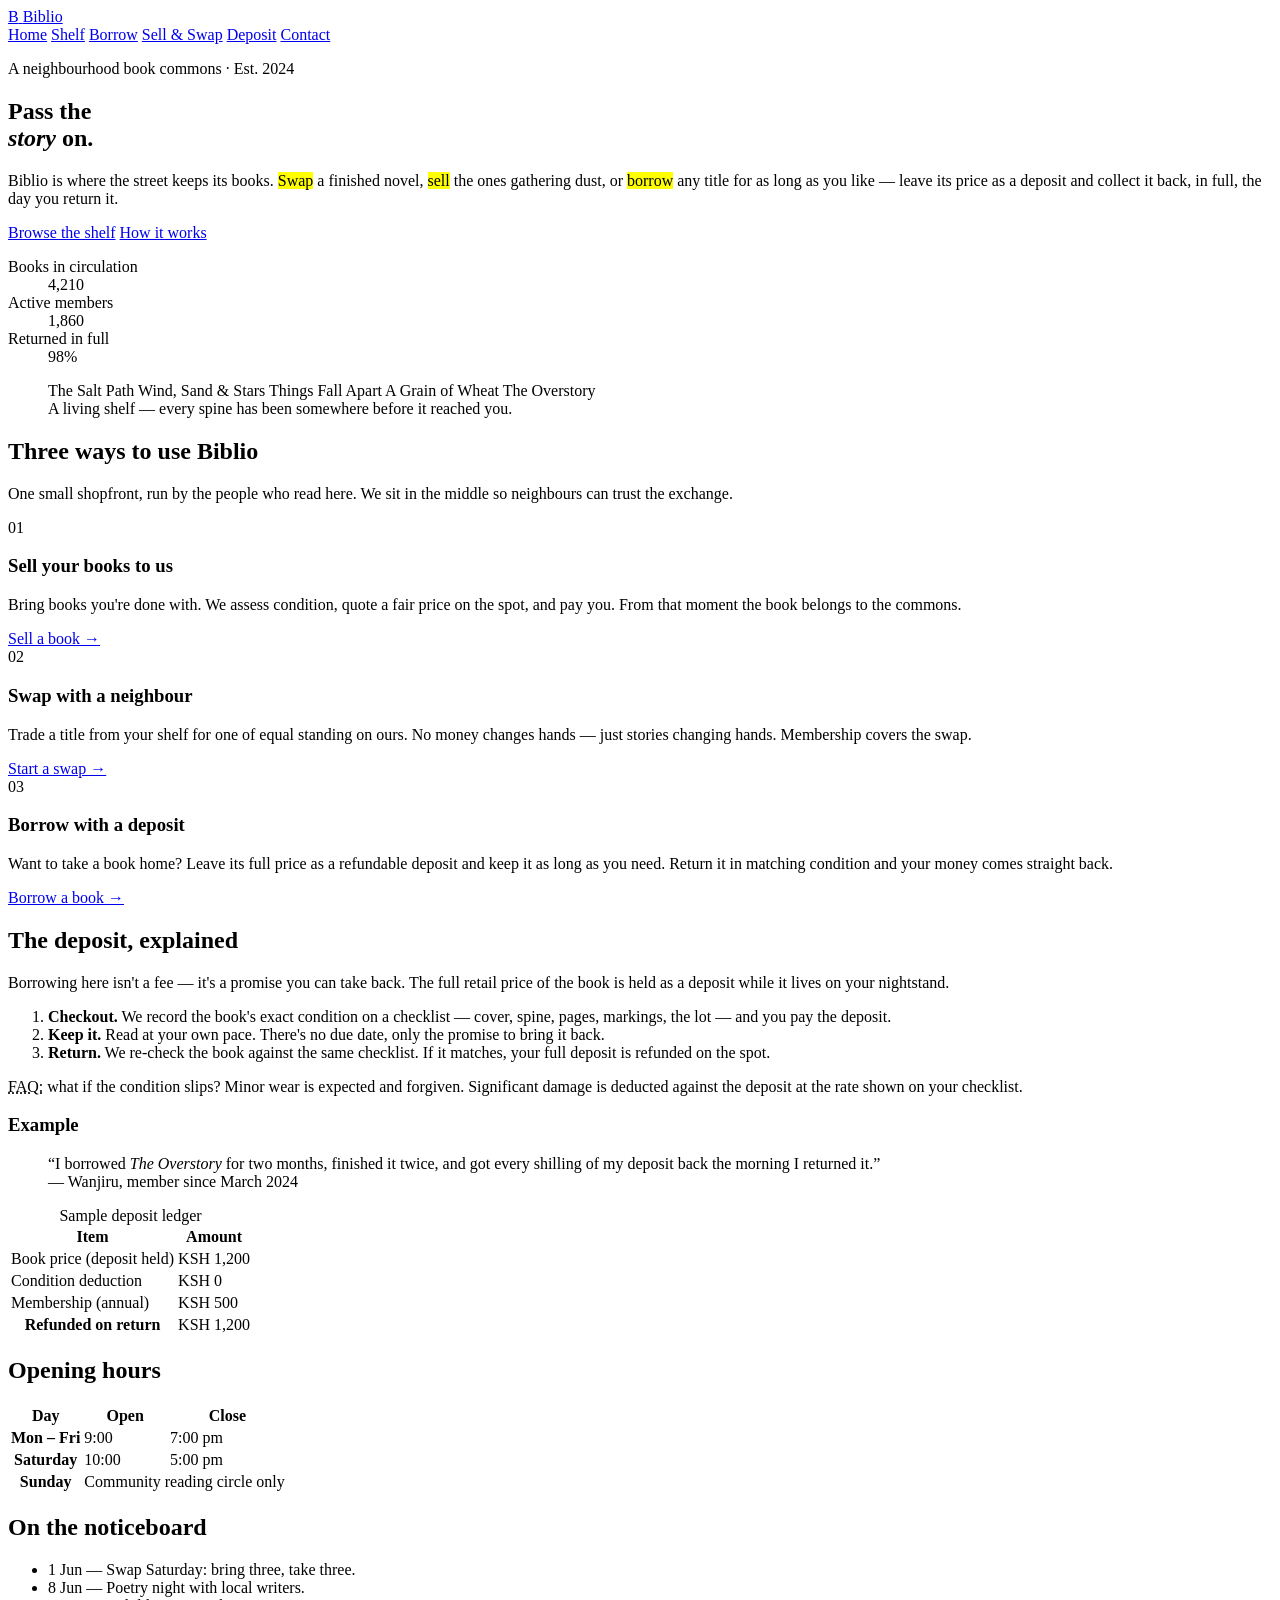
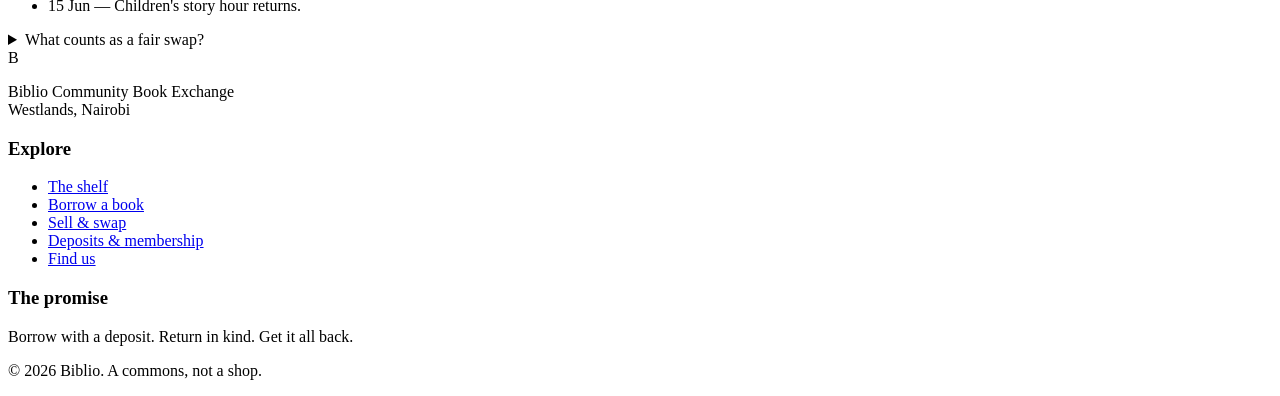
==== index.html @ df362818 "Biblio community book exchange — HTML pages" ====
<!DOCTYPE html>
<html lang="en">
<head>
  <meta charset="UTF-8">
  <meta name="viewport" content="width=device-width, initial-scale=1.0">
  <meta name="description" content="Biblio — a community book exchange where neighbours share, swap, sell and borrow books with a refundable deposit.">
  <meta name="author" content="Biblio Community Library">
  <title>Biblio · Community Book Exchange</title>
  <link rel="stylesheet" href="css/style.css">
</head>
<body data-page="home">

  <!-- decorative liquid background layers -->
  <div class="liquid-bg" aria-hidden="true">
    <span class="blob blob--1"></span>
    <span class="blob blob--2"></span>
    <span class="blob blob--3"></span>
    <span class="grain"></span>
  </div>

  <header class="site-header glass">
    <a href="index.html" class="brand">
      <span class="brand-mark">B</span>
      <span class="brand-word">Biblio</span>
    </a>
    <nav class="site-nav" aria-label="Primary navigation">
      <a href="index.html" class="is-active">Home</a>
      <a href="listings.html">Shelf</a>
      <a href="borrow.html">Borrow</a>
      <a href="sell.html">Sell &amp; Swap</a>
      <a href="payment.html">Deposit</a>
      <a href="contact.html">Contact</a>
    </nav>
  </header>

  <main>

    <!-- HERO -->
    <section class="hero" id="top">
      <div class="hero-inner">
        <p class="eyebrow">A neighbourhood book commons · Est. <time datetime="2024">2024</time></p>
        <h1 class="hero-title">Pass the<br><em>story</em> on.</h1>
        <p class="hero-lede">
          Biblio is where the street keeps its books. <mark>Swap</mark> a finished novel,
          <mark>sell</mark> the ones gathering dust, or <mark>borrow</mark> any title for as long
          as you like — leave its price as a deposit and collect it back, in full, the day you return it.
        </p>
        <div class="hero-actions">
          <a href="listings.html" class="btn btn--solid">Browse the shelf</a>
          <a href="#how" class="btn btn--ghost">How it works</a>
        </div>
        <dl class="hero-stats">
          <div><dt>Books in circulation</dt><dd>4,210</dd></div>
          <div><dt>Active members</dt><dd>1,860</dd></div>
          <div><dt>Returned in full</dt><dd>98%</dd></div>
        </dl>
      </div>

      <figure class="hero-figure glass">
        <div class="book-spine-stack" aria-hidden="true">
          <span class="spine s1">The Salt Path</span>
          <span class="spine s2">Wind, Sand &amp; Stars</span>
          <span class="spine s3">Things Fall Apart</span>
          <span class="spine s4">A Grain of Wheat</span>
          <span class="spine s5">The Overstory</span>
        </div>
        <figcaption>A living shelf — every spine has been somewhere before it reached you.</figcaption>
      </figure>
    </section>

    <!-- HOW IT WORKS -->
    <section class="how glass-soft" id="how">
      <header class="section-head">
        <h2>Three ways to use Biblio</h2>
        <p>One small shopfront, run by the people who read here. We sit in the middle so neighbours can trust the exchange.</p>
      </header>

      <div class="how-grid">
        <article class="how-card glass">
          <span class="how-num">01</span>
          <h3>Sell your books to us</h3>
          <p>
            Bring books you're done with. We assess condition, quote a fair price on the spot,
            and pay you. From that moment the book belongs to the commons.
          </p>
          <a href="sell.html" class="link-arrow">Sell a book →</a>
        </article>

        <article class="how-card glass">
          <span class="how-num">02</span>
          <h3>Swap with a neighbour</h3>
          <p>
            Trade a title from your shelf for one of equal standing on ours. No money changes
            hands — just stories changing hands. Membership covers the swap.
          </p>
          <a href="sell.html#swap" class="link-arrow">Start a swap →</a>
        </article>

        <article class="how-card glass">
          <span class="how-num">03</span>
          <h3>Borrow with a deposit</h3>
          <p>
            Want to take a book home? Leave its full price as a refundable deposit and keep it as
            long as you need. Return it in matching condition and your money comes straight back.
          </p>
          <a href="borrow.html" class="link-arrow">Borrow a book →</a>
        </article>
      </div>
    </section>

    <!-- THE DEPOSIT PROMISE -->
    <section class="promise">
      <div class="promise-text">
        <h2>The deposit, explained</h2>
        <p>
          Borrowing here isn't a fee — it's a promise you can take back. The full retail price of
          the book is held as a deposit while it lives on your nightstand.
        </p>
        <ol class="promise-steps">
          <li><strong>Checkout.</strong> We record the book's exact condition on a checklist — cover, spine, pages, markings, the lot — and you pay the deposit.</li>
          <li><strong>Keep it.</strong> Read at your own pace. There's no due date, only the promise to bring it back.</li>
          <li><strong>Return.</strong> We re-check the book against the same checklist. If it matches, your full deposit is refunded on the spot.</li>
        </ol>
        <p class="promise-note">
          <abbr title="Frequently Asked Question">FAQ:</abbr> what if the condition slips? Minor wear is
          expected and forgiven. Significant damage is deducted against the deposit at the rate shown on your checklist.
        </p>
      </div>

      <aside class="promise-card glass" aria-label="Example deposit">
        <h3>Example</h3>
        <blockquote>
          “I borrowed <cite>The Overstory</cite> for two months, finished it twice, and got every
          shilling of my deposit back the morning I returned it.”
          <footer>— Wanjiru, member since <time datetime="2024-03">March 2024</time></footer>
        </blockquote>
        <table class="mini-table">
          <caption>Sample deposit ledger</caption>
          <thead>
            <tr><th scope="col">Item</th><th scope="col">Amount</th></tr>
          </thead>
          <tbody>
            <tr><td>Book price (deposit held)</td><td>KSH 1,200</td></tr>
            <tr><td>Condition deduction</td><td>KSH 0</td></tr>
            <tr><td>Membership (annual)</td><td>KSH 500</td></tr>
          </tbody>
          <tfoot>
            <tr><th scope="row">Refunded on return</th><td>KSH 1,200</td></tr>
          </tfoot>
        </table>
      </aside>
    </section>

    <!-- HOURS + NEWS -->
    <section class="info-row">
      <article class="glass info-card">
        <h2>Opening hours</h2>
        <table class="hours-table">
          <thead>
            <tr><th scope="col">Day</th><th scope="col">Open</th><th scope="col">Close</th></tr>
          </thead>
          <tbody>
            <tr><th scope="row">Mon – Fri</th><td><time datetime="09:00">9:00</time></td><td><time datetime="19:00">7:00 pm</time></td></tr>
            <tr><th scope="row">Saturday</th><td><time datetime="10:00">10:00</time></td><td><time datetime="17:00">5:00 pm</time></td></tr>
            <tr><th scope="row">Sunday</th><td colspan="2">Community reading circle only</td></tr>
          </tbody>
        </table>
      </article>

      <article class="glass info-card">
        <h2>On the noticeboard</h2>
        <ul class="news-list">
          <li><time datetime="2026-06-01">1 Jun</time> — Swap Saturday: bring three, take three.</li>
          <li><time datetime="2026-06-08">8 Jun</time> — Poetry night with local writers.</li>
          <li><time datetime="2026-06-15">15 Jun</time> — Children's story hour returns.</li>
        </ul>
        <details>
          <summary>What counts as a fair swap?</summary>
          <p>
            Books are grouped into bands by age and condition. Any book may be swapped for another
            in the same band. The desk will tell you a book's band when you bring it in.
          </p>
        </details>
      </article>
    </section>

  </main>

  <footer class="site-footer glass">
    <div class="footer-cols">
      <div>
        <span class="brand-mark small">B</span>
        <p>Biblio Community Book Exchange<br>Westlands, Nairobi</p>
      </div>
      <nav aria-label="Footer navigation">
        <h3>Explore</h3>
        <ul>
          <li><a href="listings.html">The shelf</a></li>
          <li><a href="borrow.html">Borrow a book</a></li>
          <li><a href="sell.html">Sell &amp; swap</a></li>
          <li><a href="payment.html">Deposits &amp; membership</a></li>
          <li><a href="contact.html">Find us</a></li>
        </ul>
      </nav>
      <div>
        <h3>The promise</h3>
        <p>Borrow with a deposit. Return in kind. Get it all back.</p>
      </div>
    </div>
    <p class="copyright">&copy; <time datetime="2026">2026</time> Biblio. A commons, not a shop.</p>
  </footer>

  <script src="js/main.js"></script>
</body>
</html>
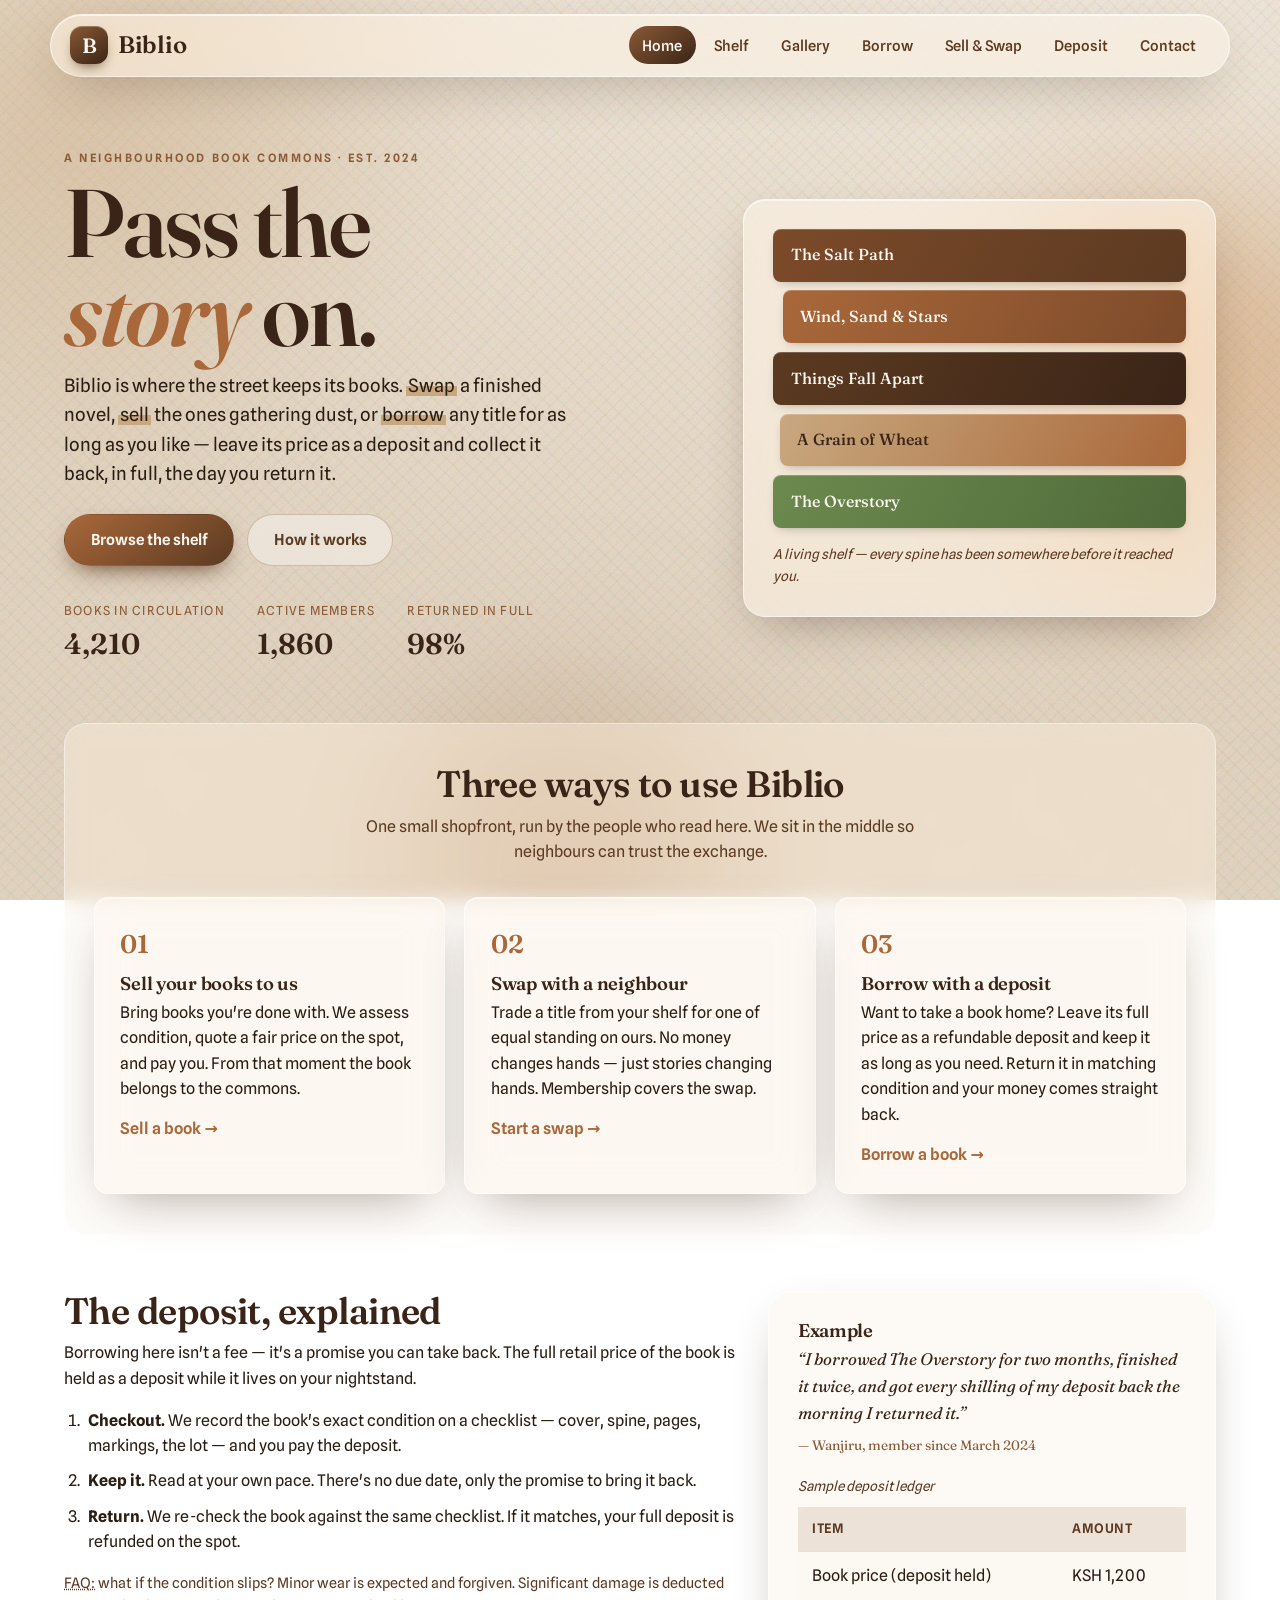
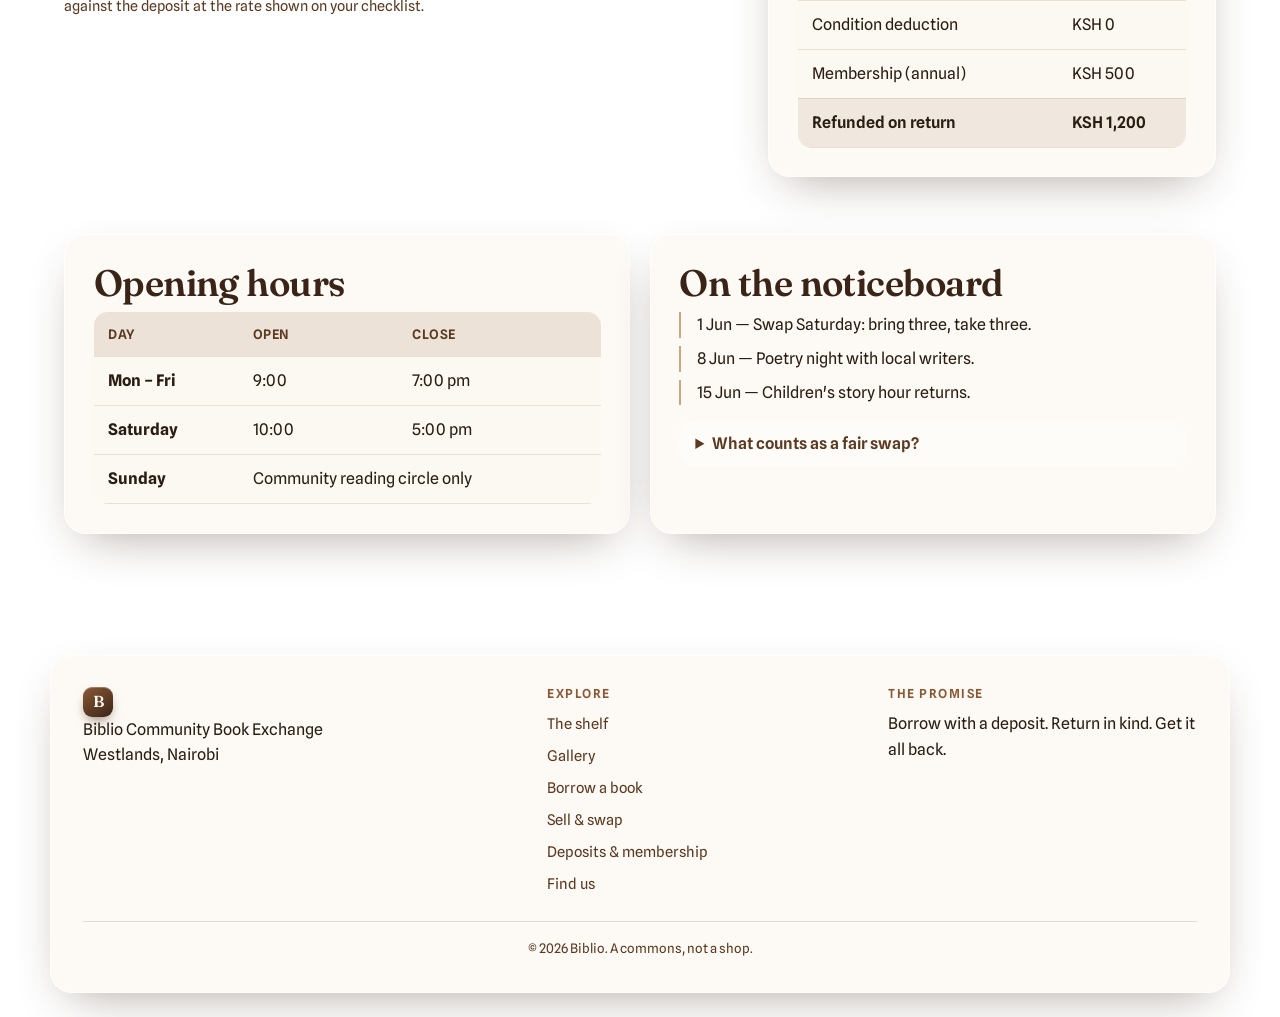
==== commit 7a7b425b: "Add CSS styling and gallery page with flip cards" ====
--- a/index.html
+++ b/index.html
@@ -26,6 +26,7 @@
     <nav class="site-nav" aria-label="Primary navigation">
       <a href="index.html" class="is-active">Home</a>
       <a href="listings.html">Shelf</a>
+      <a href="gallery.html">Gallery</a>
       <a href="borrow.html">Borrow</a>
       <a href="sell.html">Sell &amp; Swap</a>
       <a href="payment.html">Deposit</a>
@@ -196,6 +197,7 @@
         <h3>Explore</h3>
         <ul>
           <li><a href="listings.html">The shelf</a></li>
+          <li><a href="gallery.html">Gallery</a></li>
           <li><a href="borrow.html">Borrow a book</a></li>
           <li><a href="sell.html">Sell &amp; swap</a></li>
           <li><a href="payment.html">Deposits &amp; membership</a></li>
--- a/css/style.css
+++ b/css/style.css
@@ -0,0 +1,695 @@
+
+@import url('https://fonts.googleapis.com/css2?family=Fraunces:ital,opsz,wght@0,9..144,400;0,9..144,500;0,9..144,600;1,9..144,400;1,9..144,500&family=Spline+Sans:wght@400;500;600&display=swap');
+
+:root {
+  /* book-toned neutral palette */
+  --cream:        #f4ece0;
+  --cream-2:      #ece0cf;
+  --paper:        #fbf6ee;
+  --tan:          #c9a87f;
+  --brown:        #8a5a36;
+  --brown-deep:   #5c3a21;
+  --bark:         #3a2417;
+  --espresso:     #241509;
+  --ink:          #2a1d12;
+
+  --accent:       #a9683a;   /* warm leather */
+  --accent-soft:  #c98a52;
+  --good:         #6c8a4f;   /* sage for "intact" */
+  --good-deep:    #4f6a39;
+
+  /* glass tokens */
+  --glass-bg:     rgba(251, 246, 238, 0.55);
+  --glass-bg-2:   rgba(251, 246, 238, 0.38);
+  --glass-brd:    rgba(255, 255, 255, 0.55);
+  --glass-shadow: 0 18px 50px -20px rgba(58, 36, 23, 0.45);
+
+  --radius:       22px;
+  --radius-sm:    14px;
+
+  --font-display: 'Fraunces', Georgia, serif;
+  --font-body:    'Spline Sans', system-ui, sans-serif;
+
+  --maxw: 1180px;
+}
+
+/* ---------- reset ---------- */
+*, *::before, *::after { box-sizing: border-box; margin: 0; padding: 0; }
+
+html { scroll-behavior: smooth; }
+
+body {
+  font-family: var(--font-body);
+  color: var(--ink);
+  line-height: 1.6;
+  min-height: 100vh;
+  position: relative;
+  overflow-x: hidden;
+  background:
+    /* repeating subtle book/paper weave */
+    repeating-linear-gradient(135deg, rgba(138,90,54,0.035) 0 2px, transparent 2px 9px),
+    repeating-linear-gradient(45deg, rgba(92,58,33,0.03) 0 2px, transparent 2px 11px),
+    radial-gradient(120% 90% at 80% -10%, var(--cream) 0%, var(--cream-2) 45%, #e3d4bf 100%);
+  background-attachment: fixed;
+}
+
+/* ---------- liquid background ---------- */
+.liquid-bg {
+  position: fixed;
+  inset: 0;
+  z-index: -1;
+  overflow: hidden;
+  pointer-events: none;
+}
+.blob {
+  position: absolute;
+  border-radius: 50%;
+  filter: blur(60px);
+  opacity: 0.55;
+  mix-blend-mode: multiply;
+  animation: drift 26s ease-in-out infinite;
+}
+.blob--1 {
+  width: 46vw; height: 46vw;
+  left: -8vw; top: -6vw;
+  background: radial-gradient(circle at 30% 30%, var(--tan), transparent 70%);
+}
+.blob--2 {
+  width: 40vw; height: 40vw;
+  right: -10vw; top: 18vh;
+  background: radial-gradient(circle at 60% 40%, var(--accent-soft), transparent 70%);
+  animation-delay: -8s;
+}
+.blob--3 {
+  width: 38vw; height: 38vw;
+  left: 25vw; bottom: -16vw;
+  background: radial-gradient(circle at 50% 50%, var(--brown), transparent 72%);
+  opacity: 0.35;
+  animation-delay: -15s;
+}
+@keyframes drift {
+  0%, 100% { transform: translate(0,0) scale(1); }
+  33%      { transform: translate(4vw, 5vh) scale(1.08); }
+  66%      { transform: translate(-3vw, -4vh) scale(0.95); }
+}
+.grain {
+  position: absolute;
+  inset: 0;
+  opacity: 0.5;
+  background-image: url("data:image/svg+xml,%3Csvg xmlns='http://www.w3.org/2000/svg' width='160' height='160'%3E%3Cfilter id='n'%3E%3CfeTurbulence type='fractalNoise' baseFrequency='0.85' numOctaves='2' stitchTiles='stitch'/%3E%3C/filter%3E%3Crect width='100%25' height='100%25' filter='url(%23n)' opacity='0.4'/%3E%3C/svg%3E");
+  mix-blend-mode: overlay;
+}
+
+/* ---------- glass utilities ---------- */
+.glass {
+  background: var(--glass-bg);
+  backdrop-filter: blur(18px) saturate(160%);
+  -webkit-backdrop-filter: blur(18px) saturate(160%);
+  border: 1px solid var(--glass-brd);
+  box-shadow: var(--glass-shadow),
+              inset 0 1px 0 rgba(255,255,255,0.6);
+}
+.glass-soft {
+  background: var(--glass-bg-2);
+  backdrop-filter: blur(10px) saturate(140%);
+  -webkit-backdrop-filter: blur(10px) saturate(140%);
+  border: 1px solid rgba(255,255,255,0.4);
+}
+
+/* ---------- header / nav ---------- */
+.site-header {
+  position: sticky;
+  top: 14px;
+  z-index: 50;
+  margin: 14px auto 0;
+  max-width: var(--maxw);
+  width: calc(100% - 28px);
+  display: flex;
+  align-items: center;
+  justify-content: space-between;
+  gap: 1rem;
+  padding: 0.7rem 1.2rem;
+  border-radius: 100px;
+}
+.brand {
+  display: flex;
+  align-items: center;
+  gap: 0.6rem;
+  text-decoration: none;
+  color: var(--bark);
+}
+.brand-mark {
+  display: grid;
+  place-items: center;
+  width: 38px; height: 38px;
+  border-radius: 12px;
+  background: linear-gradient(145deg, var(--brown), var(--bark));
+  color: var(--paper);
+  font-family: var(--font-display);
+  font-weight: 600;
+  font-size: 1.3rem;
+  box-shadow: inset 0 1px 0 rgba(255,255,255,0.25), 0 6px 14px -6px var(--brown-deep);
+}
+.brand-mark.small { width: 30px; height: 30px; font-size: 1rem; border-radius: 9px; }
+.brand-word {
+  font-family: var(--font-display);
+  font-size: 1.5rem;
+  font-weight: 600;
+  letter-spacing: -0.01em;
+}
+.site-nav { display: flex; gap: 0.3rem; flex-wrap: wrap; }
+.site-nav a {
+  text-decoration: none;
+  color: var(--brown-deep);
+  font-weight: 500;
+  font-size: 0.92rem;
+  padding: 0.45rem 0.85rem;
+  border-radius: 100px;
+  transition: background 0.25s, color 0.25s;
+}
+.site-nav a:hover { background: rgba(138,90,54,0.12); }
+.site-nav a.is-active {
+  background: linear-gradient(145deg, var(--brown), var(--bark));
+  color: var(--paper);
+}
+
+/* ---------- layout shell ---------- */
+main {
+  max-width: var(--maxw);
+  margin: 0 auto;
+  padding: 2.5rem 14px 4rem;
+}
+section { margin-bottom: 3.5rem; }
+
+/* ---------- typography ---------- */
+h1, h2, h3 { font-family: var(--font-display); font-weight: 600; line-height: 1.08; color: var(--bark); letter-spacing: -0.015em; }
+h1 { font-size: clamp(2.4rem, 6vw, 4rem); }
+h2 { font-size: clamp(1.6rem, 3.4vw, 2.3rem); margin-bottom: 0.6rem; }
+h3 { font-size: 1.15rem; margin-bottom: 0.35rem; }
+p { margin-bottom: 0.9rem; }
+a { color: var(--accent); }
+em { font-style: italic; color: var(--accent); }
+mark { background: linear-gradient(transparent 55%, var(--tan) 55%); color: inherit; padding: 0 0.1em; }
+abbr { text-decoration: underline dotted; cursor: help; }
+.eyebrow {
+  text-transform: uppercase;
+  letter-spacing: 0.22em;
+  font-size: 0.72rem;
+  font-weight: 600;
+  color: var(--brown);
+  margin-bottom: 0.7rem;
+}
+.visually-strong { font-size: 0.95rem; }
+.muted { color: var(--brown-deep); opacity: 0.8; }
+.small { font-size: 0.85rem; }
+
+/* ---------- buttons ---------- */
+.btn {
+  display: inline-block;
+  text-decoration: none;
+  font-weight: 600;
+  font-size: 0.95rem;
+  padding: 0.8rem 1.6rem;
+  border-radius: 100px;
+  border: 1px solid transparent;
+  cursor: pointer;
+  transition: transform 0.2s, box-shadow 0.2s, background 0.2s;
+  font-family: var(--font-body);
+}
+.btn--solid {
+  background: linear-gradient(145deg, var(--accent), var(--brown-deep));
+  color: var(--paper);
+  box-shadow: 0 10px 24px -10px var(--brown-deep);
+}
+.btn--solid:hover { transform: translateY(-2px); box-shadow: 0 16px 30px -12px var(--brown-deep); }
+.btn--ghost {
+  background: rgba(255,255,255,0.4);
+  color: var(--brown-deep);
+  border-color: rgba(138,90,54,0.3);
+  backdrop-filter: blur(8px);
+}
+.btn--ghost:hover { background: rgba(255,255,255,0.65); transform: translateY(-2px); }
+
+/* ---------- hero ---------- */
+.hero {
+  display: grid;
+  grid-template-columns: 1.15fr 0.85fr;
+  gap: 2.5rem;
+  align-items: center;
+  margin-top: 2rem;
+}
+.hero-title {
+  font-size: clamp(3rem, 9vw, 6rem);
+  line-height: 0.92;
+  margin: 0.4rem 0 1rem;
+}
+.hero-lede { font-size: 1.15rem; max-width: 46ch; margin-bottom: 1.6rem; }
+.hero-actions { display: flex; gap: 0.8rem; flex-wrap: wrap; margin-bottom: 2.2rem; }
+.hero-stats {
+  display: flex;
+  gap: 2rem;
+  flex-wrap: wrap;
+}
+.hero-stats dt { font-size: 0.78rem; text-transform: uppercase; letter-spacing: 0.1em; color: var(--brown); }
+.hero-stats dd { font-family: var(--font-display); font-size: 1.8rem; font-weight: 600; color: var(--bark); }
+
+/* hero figure - book spine stack */
+.hero-figure {
+  border-radius: var(--radius);
+  padding: 1.8rem;
+  display: flex;
+  flex-direction: column;
+  gap: 1rem;
+}
+.book-spine-stack { display: flex; flex-direction: column; gap: 0.55rem; }
+.spine {
+  display: block;
+  padding: 0.85rem 1.1rem;
+  border-radius: 8px;
+  font-family: var(--font-display);
+  font-weight: 500;
+  color: var(--paper);
+  box-shadow: inset 0 1px 0 rgba(255,255,255,0.2), 0 4px 12px -6px rgba(0,0,0,0.4);
+  transform-origin: left center;
+  transition: transform 0.3s;
+}
+.spine:hover { transform: translateX(8px) scale(1.02); }
+.s1 { background: linear-gradient(120deg, #7c4a2a, #5c3a21); }
+.s2 { background: linear-gradient(120deg, #a9683a, #7c4a2a); margin-left: 0.6rem; }
+.s3 { background: linear-gradient(120deg, #5c3a21, #3a2417); }
+.s4 { background: linear-gradient(120deg, #c9a87f, #a9683a); margin-left: 0.4rem; color: var(--bark); }
+.s5 { background: linear-gradient(120deg, #6c8a4f, #4f6a39); }
+.hero-figure figcaption { font-size: 0.85rem; color: var(--brown-deep); font-style: italic; }
+
+/* ---------- section heads ---------- */
+.section-head { text-align: center; max-width: 60ch; margin: 0 auto 2rem; }
+.section-head p { color: var(--brown-deep); }
+
+/* ---------- how it works ---------- */
+.how { padding: 2.5rem 1.8rem; border-radius: var(--radius); }
+.how-grid, .swap-grid { display: grid; grid-template-columns: repeat(3, 1fr); gap: 1.2rem; }
+.how-card {
+  padding: 1.6rem;
+  border-radius: var(--radius-sm);
+  position: relative;
+  transition: transform 0.25s;
+}
+.how-card:hover { transform: translateY(-4px); }
+.how-num {
+  font-family: var(--font-display);
+  font-size: 1.6rem;
+  color: var(--accent);
+  font-weight: 600;
+  display: block;
+  margin-bottom: 0.6rem;
+}
+.link-arrow { font-weight: 600; text-decoration: none; }
+.link-arrow:hover { text-decoration: underline; }
+
+/* ---------- promise ---------- */
+.promise { display: grid; grid-template-columns: 1.2fr 0.8fr; gap: 2rem; align-items: start; }
+.promise-steps { margin: 1rem 0 1rem 1.2rem; display: flex; flex-direction: column; gap: 0.6rem; }
+.promise-steps li { padding-left: 0.3rem; }
+.promise-note { font-size: 0.9rem; color: var(--brown-deep); }
+.promise-card { padding: 1.8rem; border-radius: var(--radius); }
+.promise-card blockquote { font-family: var(--font-display); font-style: italic; font-size: 1.05rem; color: var(--bark); margin-bottom: 1.2rem; }
+.promise-card blockquote footer { font-size: 0.85rem; font-style: normal; color: var(--brown); margin-top: 0.5rem; }
+
+/* ---------- tables ---------- */
+.table-scroll { overflow-x: auto; border-radius: var(--radius-sm); }
+table { border-collapse: collapse; width: 100%; }
+caption { text-align: left; font-size: 0.85rem; color: var(--brown-deep); padding-bottom: 0.6rem; font-style: italic; }
+.book-table, .hours-table, .mini-table { background: rgba(251,246,238,0.5); border-radius: var(--radius-sm); overflow: hidden; }
+.book-table th, .book-table td,
+.hours-table th, .hours-table td,
+.mini-table th, .mini-table td {
+  padding: 0.7rem 0.9rem;
+  text-align: left;
+  border-bottom: 1px solid rgba(138,90,54,0.15);
+}
+thead th { background: rgba(138,90,54,0.14); font-family: var(--font-body); font-weight: 600; font-size: 0.82rem; text-transform: uppercase; letter-spacing: 0.04em; color: var(--brown-deep); }
+tbody tr { transition: background 0.2s; }
+tbody tr:hover { background: rgba(201,168,127,0.18); }
+tfoot th, tfoot td { font-weight: 600; background: rgba(138,90,54,0.1); }
+.table-link { font-weight: 600; text-decoration: none; padding: 0.3rem 0.8rem; border-radius: 100px; background: rgba(169,104,58,0.15); }
+.table-link:hover { background: var(--accent); color: var(--paper); }
+
+.dot { display: inline-block; width: 9px; height: 9px; border-radius: 50%; margin-right: 0.3rem; vertical-align: middle; }
+.dot--a { background: var(--good); }
+.dot--b { background: var(--accent-soft); }
+.dot--c { background: var(--brown); }
+
+/* ---------- info row ---------- */
+.info-row { display: grid; grid-template-columns: 1fr 1fr; gap: 1.2rem; }
+.info-card { padding: 1.8rem; border-radius: var(--radius); }
+.news-list { list-style: none; display: flex; flex-direction: column; gap: 0.5rem; margin-bottom: 1rem; }
+.news-list li { padding-left: 1rem; border-left: 2px solid var(--tan); }
+
+details { background: rgba(255,255,255,0.35); border-radius: var(--radius-sm); padding: 0.6rem 1rem; margin-top: 0.6rem; }
+summary { cursor: pointer; font-weight: 600; color: var(--brown-deep); }
+details[open] summary { margin-bottom: 0.5rem; }
+
+/* ---------- page head ---------- */
+.page-head { max-width: 64ch; margin-top: 1.5rem; }
+.page-lede { font-size: 1.1rem; color: var(--brown-deep); }
+
+/* ---------- condition key ---------- */
+.key-band { padding: 1.6rem 1.8rem; border-radius: var(--radius); }
+.condition-key { display: grid; grid-template-columns: repeat(3,1fr); gap: 1rem; margin-top: 0.8rem; }
+.condition-key dt { font-weight: 600; font-family: var(--font-display); margin-bottom: 0.2rem; }
+.condition-key dd { font-size: 0.9rem; color: var(--brown-deep); }
+
+/* ---------- catalogue ---------- */
+.catalogue h2 { margin-top: 2rem; }
+
+/* ---------- featured ---------- */
+.featured-card { display: grid; grid-template-columns: 200px 1fr; gap: 1.8rem; padding: 1.8rem; border-radius: var(--radius); align-items: center; }
+.featured-cover {
+  aspect-ratio: 3/4;
+  border-radius: 10px;
+  background: linear-gradient(145deg, var(--brown), var(--bark));
+  color: var(--paper);
+  display: flex;
+  flex-direction: column;
+  justify-content: space-between;
+  padding: 1.2rem;
+  box-shadow: 0 14px 30px -14px var(--brown-deep), inset 0 1px 0 rgba(255,255,255,0.2);
+}
+.cover-title { font-family: var(--font-display); font-size: 1.6rem; font-weight: 600; line-height: 1; }
+.cover-author { font-size: 0.85rem; opacity: 0.8; }
+
+/* ---------- faq ---------- */
+.faq { padding: 1.8rem; border-radius: var(--radius); }
+
+/* ---------- forms ---------- */
+.form-layout { display: grid; grid-template-columns: 1.4fr 0.85fr; gap: 1.5rem; align-items: start; }
+.form-layout.single { grid-template-columns: 1fr; max-width: 760px; }
+.form-card { padding: 2rem; border-radius: var(--radius); }
+.form-card h2 { margin-bottom: 1.2rem; }
+.field-grid { display: grid; grid-template-columns: 1fr 1fr; gap: 1rem; margin-bottom: 1.2rem; }
+.field { display: flex; flex-direction: column; gap: 0.35rem; margin-bottom: 0; }
+.field label { font-size: 0.85rem; font-weight: 600; color: var(--brown-deep); }
+input, select, textarea {
+  font-family: var(--font-body);
+  font-size: 0.95rem;
+  padding: 0.7rem 0.85rem;
+  border-radius: 12px;
+  border: 1px solid rgba(138,90,54,0.28);
+  background: rgba(255,255,255,0.6);
+  color: var(--ink);
+  transition: border 0.2s, box-shadow 0.2s, background 0.2s;
+  width: 100%;
+}
+input:focus, select:focus, textarea:focus {
+  outline: none;
+  border-color: var(--accent);
+  background: rgba(255,255,255,0.85);
+  box-shadow: 0 0 0 3px rgba(169,104,58,0.18);
+}
+textarea { resize: vertical; }
+
+fieldset { border: 1px solid rgba(138,90,54,0.22); border-radius: var(--radius-sm); padding: 1rem 1.1rem; margin-bottom: 1.2rem; }
+legend { font-family: var(--font-display); font-weight: 600; font-size: 1.05rem; color: var(--bark); padding: 0 0.4rem; }
+
+.radio-set { display: flex; flex-wrap: wrap; gap: 0.6rem; align-items: center; }
+.radio-set legend { width: 100%; margin-bottom: 0.6rem; }
+.radio-pill {
+  display: inline-flex;
+  align-items: center;
+  gap: 0.4rem;
+  padding: 0.5rem 0.9rem;
+  border-radius: 100px;
+  background: rgba(255,255,255,0.5);
+  border: 1px solid rgba(138,90,54,0.25);
+  font-size: 0.9rem;
+  cursor: pointer;
+  transition: background 0.2s, border 0.2s;
+}
+.radio-pill:hover { background: rgba(255,255,255,0.8); }
+.radio-pill input { width: auto; }
+
+/* checklist */
+.checklist-note { font-size: 0.88rem; color: var(--brown-deep); margin-bottom: 0.9rem; }
+.checklist-grid { display: grid; grid-template-columns: 1fr 1fr; gap: 0.5rem 1.2rem; margin-bottom: 1rem; }
+.checklist-head {
+  grid-column: 1 / -1;
+  font-size: 0.72rem;
+  text-transform: uppercase;
+  letter-spacing: 0.14em;
+  font-weight: 600;
+  color: var(--brown);
+  margin-top: 0.4rem;
+}
+.check-row {
+  display: flex;
+  align-items: center;
+  gap: 0.55rem;
+  padding: 0.5rem 0.7rem;
+  border-radius: 10px;
+  background: rgba(255,255,255,0.4);
+  font-size: 0.9rem;
+  cursor: pointer;
+  transition: background 0.2s;
+}
+.check-row:hover { background: rgba(255,255,255,0.7); }
+.check-row input { width: auto; accent-color: var(--good); }
+.check-inline label { display: flex; align-items: center; gap: 0.5rem; font-size: 0.9rem; cursor: pointer; }
+.check-inline input { width: auto; accent-color: var(--accent); }
+
+.form-actions { display: flex; gap: 0.8rem; margin-top: 0.5rem; }
+.form-result { margin-top: 1rem; font-weight: 600; color: var(--good-deep); min-height: 1.2em; }
+
+/* ---------- deposit summary aside ---------- */
+.deposit-summary { padding: 1.8rem; border-radius: var(--radius); position: sticky; top: 90px; }
+.summary-line { display: flex; justify-content: space-between; align-items: baseline; padding: 0.5rem 0; border-bottom: 1px dashed rgba(138,90,54,0.2); }
+.summary-line.muted { color: var(--brown-deep); }
+.summary-line strong { font-family: var(--font-display); font-size: 1.1rem; }
+.return-steps { margin: 0.6rem 0 0 1.1rem; display: flex; flex-direction: column; gap: 0.45rem; font-size: 0.92rem; }
+hr { border: none; border-top: 1px solid rgba(138,90,54,0.2); margin: 1.2rem 0; }
+
+.match-demo { margin: 1rem 0; }
+meter { width: 100%; height: 16px; margin: 0.4rem 0; border-radius: 100px; }
+meter::-webkit-meter-bar { background: rgba(138,90,54,0.15); border-radius: 100px; border: none; }
+meter::-webkit-meter-optimum-value { background: linear-gradient(90deg, var(--good), var(--good-deep)); border-radius: 100px; }
+meter::-webkit-meter-suboptimum-value { background: var(--accent-soft); border-radius: 100px; }
+.meter-read { font-size: 0.85rem; color: var(--brown-deep); }
+
+progress { width: 100%; height: 16px; border-radius: 100px; border: none; background: rgba(138,90,54,0.15); margin-top: 0.4rem; }
+progress::-webkit-progress-bar { background: rgba(138,90,54,0.15); border-radius: 100px; }
+progress::-webkit-progress-value { background: linear-gradient(90deg, var(--accent), var(--brown-deep)); border-radius: 100px; }
+progress::-moz-progress-bar { background: var(--accent); border-radius: 100px; }
+
+.aside-quote {
+  font-family: var(--font-display);
+  font-style: italic;
+  font-size: 0.95rem;
+  color: var(--bark);
+  margin-top: 1.2rem;
+  padding-left: 1rem;
+  border-left: 3px solid var(--tan);
+}
+
+/* ---------- progress band ---------- */
+.progress-band { padding: 1.6rem 1.8rem; border-radius: var(--radius); }
+
+/* ---------- swap band ---------- */
+.swap-band { padding: 2.5rem 1.8rem; border-radius: var(--radius); }
+
+/* ---------- contact ---------- */
+.contact-address { font-style: normal; line-height: 1.8; }
+.map-section h2 { margin-bottom: 1rem; }
+.map-frame { border-radius: var(--radius); overflow: hidden; padding: 0.5rem; }
+.map-frame iframe { width: 100%; height: 360px; border: none; border-radius: var(--radius-sm); display: block; }
+audio { width: 100%; margin-top: 0.5rem; }
+
+/* ---------- footer ---------- */
+.site-footer {
+  max-width: var(--maxw);
+  margin: 0 auto 1.5rem;
+  width: calc(100% - 28px);
+  padding: 2rem 2rem 1.2rem;
+  border-radius: var(--radius);
+}
+.footer-cols { display: grid; grid-template-columns: 1.4fr 1fr 1fr; gap: 2rem; margin-bottom: 1.5rem; }
+.footer-cols h3 { font-family: var(--font-body); text-transform: uppercase; font-size: 0.78rem; letter-spacing: 0.12em; color: var(--brown); margin-bottom: 0.7rem; }
+.footer-cols ul { list-style: none; display: flex; flex-direction: column; gap: 0.4rem; }
+.footer-cols a { text-decoration: none; color: var(--brown-deep); font-size: 0.92rem; }
+.footer-cols a:hover { color: var(--accent); text-decoration: underline; }
+.copyright { text-align: center; font-size: 0.82rem; color: var(--brown-deep); border-top: 1px solid rgba(138,90,54,0.2); padding-top: 1rem; }
+
+/* ---------- entrance animation ---------- */
+main > section { animation: rise 0.7s cubic-bezier(0.2,0.7,0.2,1) backwards; }
+main > section:nth-child(1) { animation-delay: 0.05s; }
+main > section:nth-child(2) { animation-delay: 0.13s; }
+main > section:nth-child(3) { animation-delay: 0.21s; }
+main > section:nth-child(4) { animation-delay: 0.29s; }
+.form-layout > * { animation: rise 0.7s cubic-bezier(0.2,0.7,0.2,1) backwards; }
+.form-layout > *:nth-child(2) { animation-delay: 0.12s; }
+@keyframes rise { from { opacity: 0; transform: translateY(22px); } to { opacity: 1; transform: translateY(0); } }
+
+.visually-strong { display: block; }
+
+/* ============================================================
+   GALLERY — CSS flip cards
+   ============================================================ */
+.gallery-grid {
+  display: grid;
+  grid-template-columns: repeat(3, 1fr);
+  gap: 1.4rem;
+  margin-top: 1.5rem;
+}
+
+/* the card sets the 3D stage */
+.flip-card {
+  perspective: 1200px;
+  aspect-ratio: 3 / 4;
+  border: none;
+  background: transparent;
+}
+
+/* the rotating inner element */
+.flip-inner {
+  position: relative;
+  width: 100%;
+  height: 100%;
+  transition: transform 0.7s cubic-bezier(0.2, 0.8, 0.2, 1);
+  transform-style: preserve-3d;
+  border-radius: var(--radius);
+  box-shadow: var(--glass-shadow);
+}
+
+/* flip on hover AND on keyboard focus (accessible) */
+.flip-card:hover .flip-inner,
+.flip-card:focus-within .flip-inner {
+  transform: rotateY(180deg);
+}
+
+/* shared face styling */
+.flip-front,
+.flip-back {
+  position: absolute;
+  inset: 0;
+  border-radius: var(--radius);
+  backface-visibility: hidden;
+  -webkit-backface-visibility: hidden;
+  overflow: hidden;
+  display: flex;
+  flex-direction: column;
+  border: 1px solid var(--glass-brd);
+}
+
+/* FRONT — the book cover + caption */
+.flip-front {
+  color: var(--paper);
+  justify-content: flex-end;
+  padding: 1.3rem;
+  box-shadow: inset 0 1px 0 rgba(255,255,255,0.2);
+}
+.flip-front .flip-caption {
+  position: relative;
+  z-index: 2;
+}
+.flip-front .flip-caption h3 {
+  color: var(--paper);
+  font-size: 1.35rem;
+  line-height: 1.1;
+  margin-bottom: 0.2rem;
+}
+.flip-front .flip-caption p {
+  margin: 0;
+  font-size: 0.85rem;
+  opacity: 0.85;
+}
+/* dark gradient so caption stays readable over any cover colour */
+.flip-front::after {
+  content: "";
+  position: absolute;
+  inset: 0;
+  background: linear-gradient(180deg, transparent 35%, rgba(36,21,9,0.85) 100%);
+  z-index: 1;
+}
+/* little corner hint that the card flips */
+.flip-front::before {
+  content: "↻ hover";
+  position: absolute;
+  top: 0.8rem;
+  right: 0.9rem;
+  z-index: 2;
+  font-size: 0.7rem;
+  letter-spacing: 0.08em;
+  text-transform: uppercase;
+  padding: 0.25rem 0.6rem;
+  border-radius: 100px;
+  background: rgba(251,246,238,0.25);
+  backdrop-filter: blur(4px);
+}
+
+/* per-card cover colours (neutral book tones) */
+.cover-a { background: linear-gradient(150deg, #7c4a2a, #3a2417); }
+.cover-b { background: linear-gradient(150deg, #a9683a, #5c3a21); }
+.cover-c { background: linear-gradient(150deg, #c9a87f, #8a5a36); }
+.cover-d { background: linear-gradient(150deg, #6c8a4f, #4f6a39); }
+.cover-e { background: linear-gradient(150deg, #5c3a21, #241509); }
+.cover-f { background: linear-gradient(150deg, #b08050, #7c4a2a); }
+
+/* decorative "spine line" on each cover */
+.flip-front .cover-spine {
+  position: absolute;
+  top: 0; bottom: 0;
+  left: 14px;
+  width: 3px;
+  background: rgba(255,255,255,0.25);
+  z-index: 2;
+}
+
+/* BACK — the details, revealed on flip */
+.flip-back {
+  transform: rotateY(180deg);
+  background: var(--glass-bg);
+  backdrop-filter: blur(18px) saturate(160%);
+  -webkit-backdrop-filter: blur(18px) saturate(160%);
+  color: var(--ink);
+  justify-content: center;
+  padding: 1.5rem;
+  text-align: left;
+}
+.flip-back h3 {
+  font-size: 1.15rem;
+  margin-bottom: 0.5rem;
+}
+.flip-back p { font-size: 0.9rem; margin-bottom: 0.7rem; }
+.flip-back dl { display: grid; grid-template-columns: auto 1fr; gap: 0.25rem 0.7rem; font-size: 0.85rem; }
+.flip-back dt { font-weight: 600; color: var(--brown); }
+.flip-back dd { color: var(--brown-deep); }
+.flip-back .flip-tag {
+  display: inline-block;
+  margin-top: 0.8rem;
+  align-self: flex-start;
+  font-size: 0.78rem;
+  font-weight: 600;
+  padding: 0.35rem 0.85rem;
+  border-radius: 100px;
+  background: rgba(169,104,58,0.15);
+  color: var(--brown-deep);
+}
+
+/* ---------- responsive ---------- */
+@media (max-width: 900px) {
+  .hero, .promise, .info-row, .form-layout { grid-template-columns: 1fr; }
+  .how-grid, .swap-grid, .condition-key { grid-template-columns: 1fr; }
+  .footer-cols { grid-template-columns: 1fr; }
+  .featured-card { grid-template-columns: 1fr; }
+  .featured-cover { max-width: 200px; }
+  .deposit-summary { position: static; }
+  .site-nav { display: none; }
+  .gallery-grid { grid-template-columns: repeat(2, 1fr); }
+}
+@media (max-width: 560px) {
+  .field-grid, .checklist-grid { grid-template-columns: 1fr; }
+  .site-header { border-radius: var(--radius); }
+  .gallery-grid { grid-template-columns: 1fr; }
+}
+
+@media (prefers-reduced-motion: reduce) {
+  *, *::before, *::after { animation: none !important; transition: none !important; }
+}
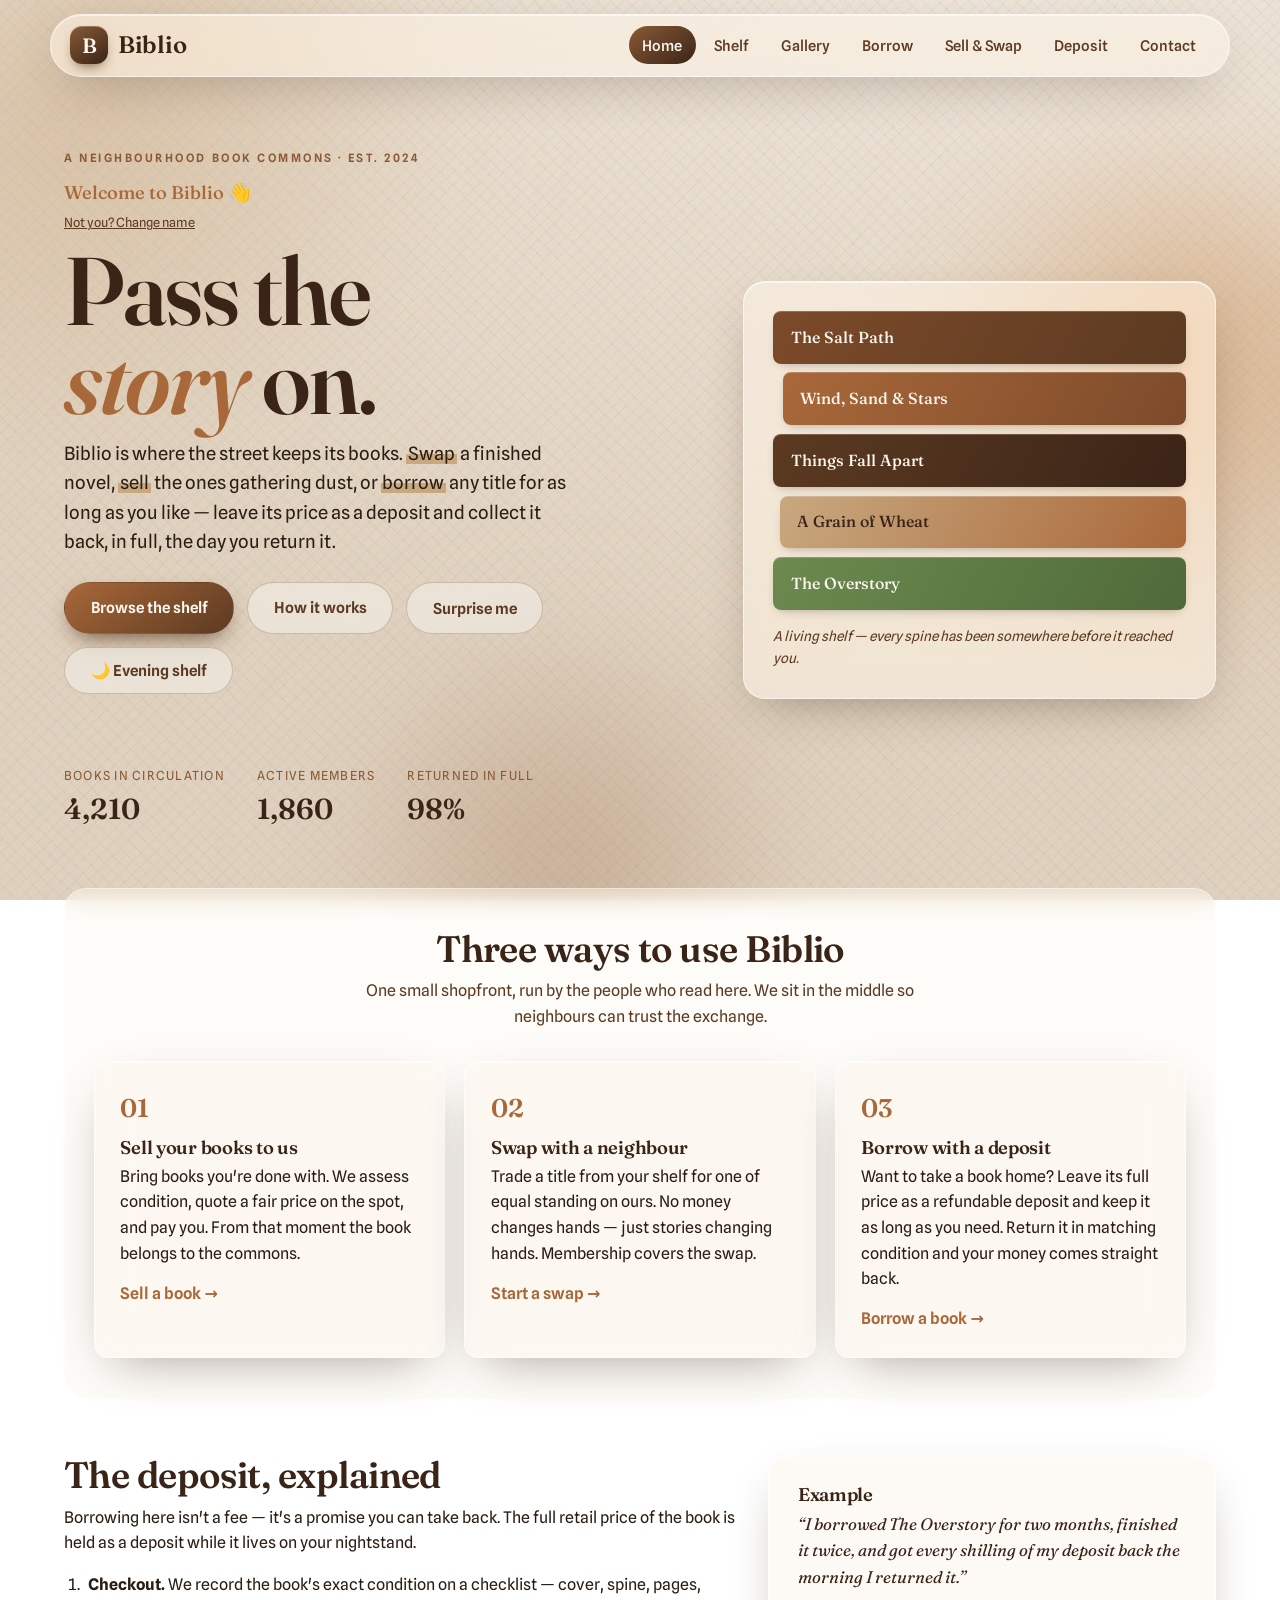
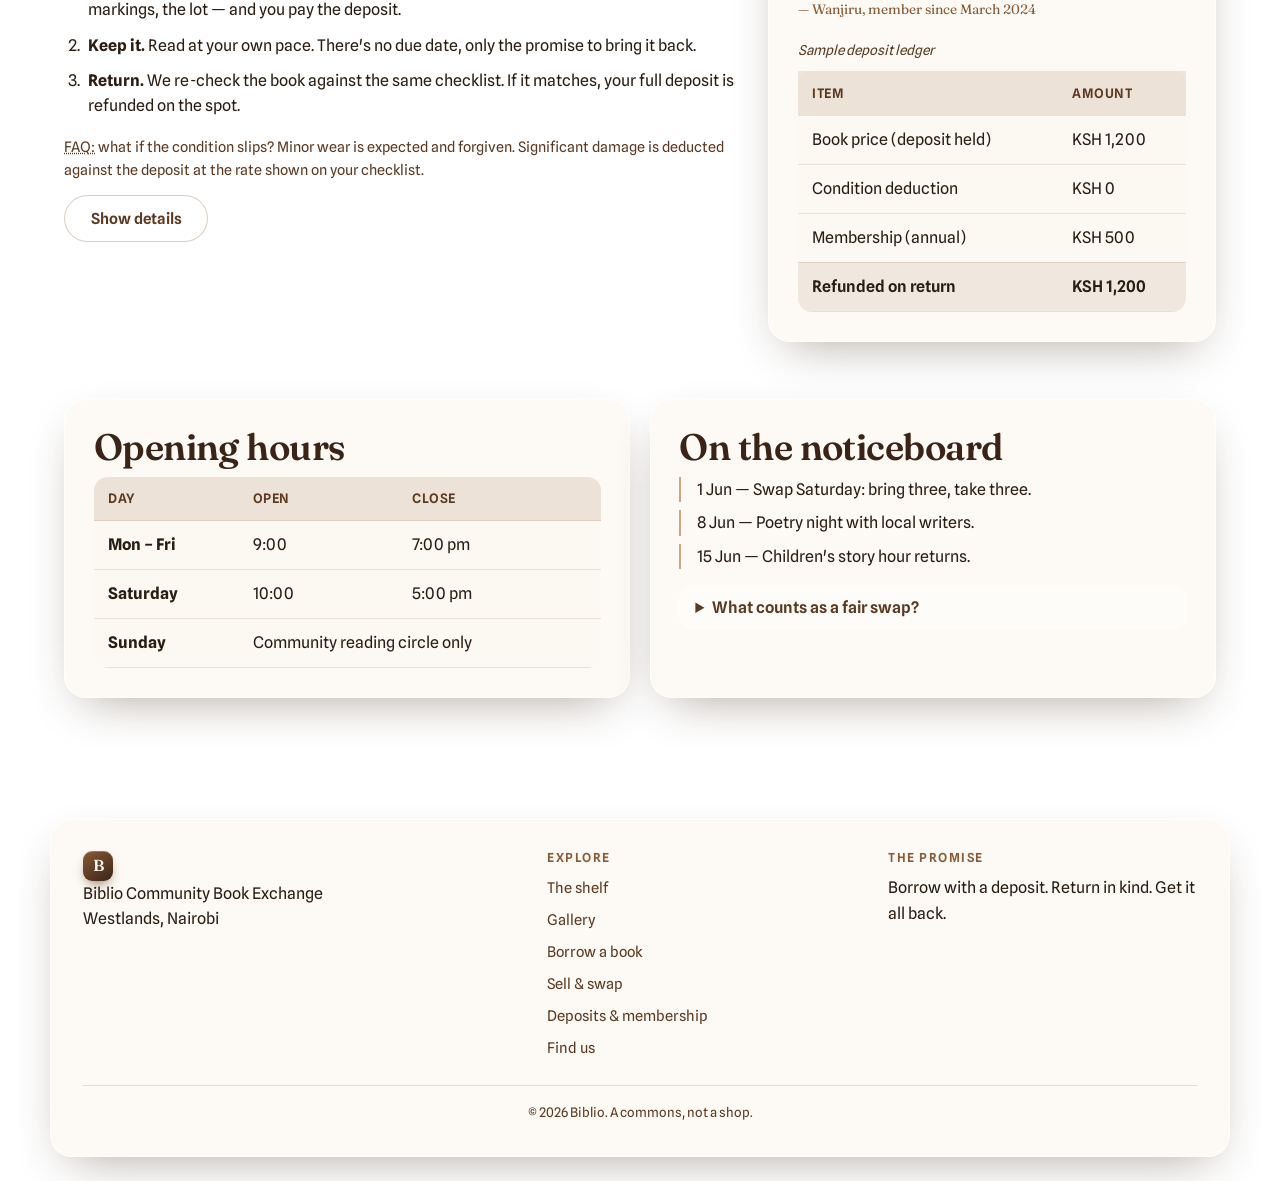
==== commit 39b7a3fe: "Add external JavaScript: welcome message, form validation, dynamic content" ====
--- a/index.html
+++ b/index.html
@@ -40,6 +40,8 @@
     <section class="hero" id="top">
       <div class="hero-inner">
         <p class="eyebrow">A neighbourhood book commons · Est. <time datetime="2024">2024</time></p>
+        <p id="welcome-banner" class="welcome-banner" role="status" aria-live="polite"></p>
+        <button type="button" id="change-name" class="text-btn">Not you? Change name</button>
         <h1 class="hero-title">Pass the<br><em>story</em> on.</h1>
         <p class="hero-lede">
           Biblio is where the street keeps its books. <mark>Swap</mark> a finished novel,
@@ -49,7 +51,10 @@
         <div class="hero-actions">
           <a href="listings.html" class="btn btn--solid">Browse the shelf</a>
           <a href="#how" class="btn btn--ghost">How it works</a>
+          <button type="button" id="surprise-btn" class="btn btn--ghost">Surprise me</button>
+          <button type="button" id="theme-btn" class="btn btn--ghost">🌙 Evening shelf</button>
         </div>
+        <p id="surprise-out" class="surprise-out" role="status" aria-live="polite"></p>
         <dl class="hero-stats">
           <div><dt>Books in circulation</dt><dd>4,210</dd></div>
           <div><dt>Active members</dt><dd>1,860</dd></div>
@@ -126,6 +131,15 @@
           <abbr title="Frequently Asked Question">FAQ:</abbr> what if the condition slips? Minor wear is
           expected and forgiven. Significant damage is deducted against the deposit at the rate shown on your checklist.
         </p>
+        <button type="button" class="btn btn--ghost" data-toggle="deposit-more" data-more="Show details" data-less="Hide details">Show details</button>
+        <div id="deposit-more" hidden>
+          <p class="promise-note">
+            The condition checklist has eight checks — four outside the book, four inside. On return, each
+            check is compared against what was recorded at checkout. A full match returns 100% of the deposit;
+            each unmatched check carries a small, clearly-listed deduction, and the desk always explains any
+            deduction before it's applied.
+          </p>
+        </div>
       </div>
 
       <aside class="promise-card glass" aria-label="Example deposit">
--- a/css/style.css
+++ b/css/style.css
@@ -1,3 +1,8 @@
+/* ============================================================
+   BIBLIO — Community Book Exchange
+   Liquid + clear glass theme · neutral book palette
+   (brown / cream / dark brown), warm paper texture
+   ============================================================ */
 
 @import url('https://fonts.googleapis.com/css2?family=Fraunces:ital,opsz,wght@0,9..144,400;0,9..144,500;0,9..144,600;1,9..144,400;1,9..144,500&family=Spline+Sans:wght@400;500;600&display=swap');
 
@@ -692,4 +697,75 @@
 
 @media (prefers-reduced-motion: reduce) {
   *, *::before, *::after { animation: none !important; transition: none !important; }
-}+}
+
+/* ============================================================
+   JS LAB — styles for interactive features
+   ============================================================ */
+
+/* welcome message banner (Home) */
+.welcome-banner {
+  font-family: var(--font-display);
+  font-size: 1.15rem;
+  font-weight: 500;
+  color: var(--accent);
+  margin: 0.2rem 0 0.1rem;
+  opacity: 0;
+  transform: translateY(-4px);
+  transition: opacity 0.5s, transform 0.5s;
+}
+.welcome-banner.is-shown { opacity: 1; transform: translateY(0); }
+.text-btn {
+  background: none;
+  border: none;
+  color: var(--brown-deep);
+  font-family: var(--font-body);
+  font-size: 0.8rem;
+  text-decoration: underline;
+  cursor: pointer;
+  padding: 0;
+  margin-bottom: 0.6rem;
+}
+.text-btn:hover { color: var(--accent); }
+
+/* surprise-me output */
+.surprise-out {
+  min-height: 1.4em;
+  font-weight: 600;
+  color: var(--good-deep);
+  margin-top: 0.4rem;
+}
+
+/* form validation error styling */
+.field-invalid {
+  border-color: #b5462f !important;
+  background: rgba(181, 70, 47, 0.06) !important;
+  box-shadow: 0 0 0 3px rgba(181, 70, 47, 0.15) !important;
+}
+.field-error {
+  display: block;
+  color: #b5462f;
+  font-size: 0.8rem;
+  font-weight: 600;
+  margin-top: 0.25rem;
+}
+.form-result.is-error { color: #b5462f; }
+
+/* dusk theme — JS toggles .theme-dusk on <body> */
+body.theme-dusk {
+  --cream:      #1a1410;
+  --cream-2:    #241a12;
+  --paper:      #2a1f16;
+  --ink:        #f0e6d8;
+  --bark:       #f4ece0;
+  --brown-deep: #d9b892;
+  --brown:      #c9a87f;
+  --glass-bg:   rgba(42, 31, 22, 0.55);
+  --glass-bg-2: rgba(42, 31, 22, 0.4);
+  --glass-brd:  rgba(201, 168, 127, 0.25);
+}
+body.theme-dusk .site-nav a { color: var(--brown-deep); }
+body.theme-dusk h1, body.theme-dusk h2, body.theme-dusk h3 { color: var(--bark); }
+
+/* gallery: allow flip on click (JS toggles .is-flipped) */
+.flip-card.is-flipped .flip-inner { transform: rotateY(180deg); }
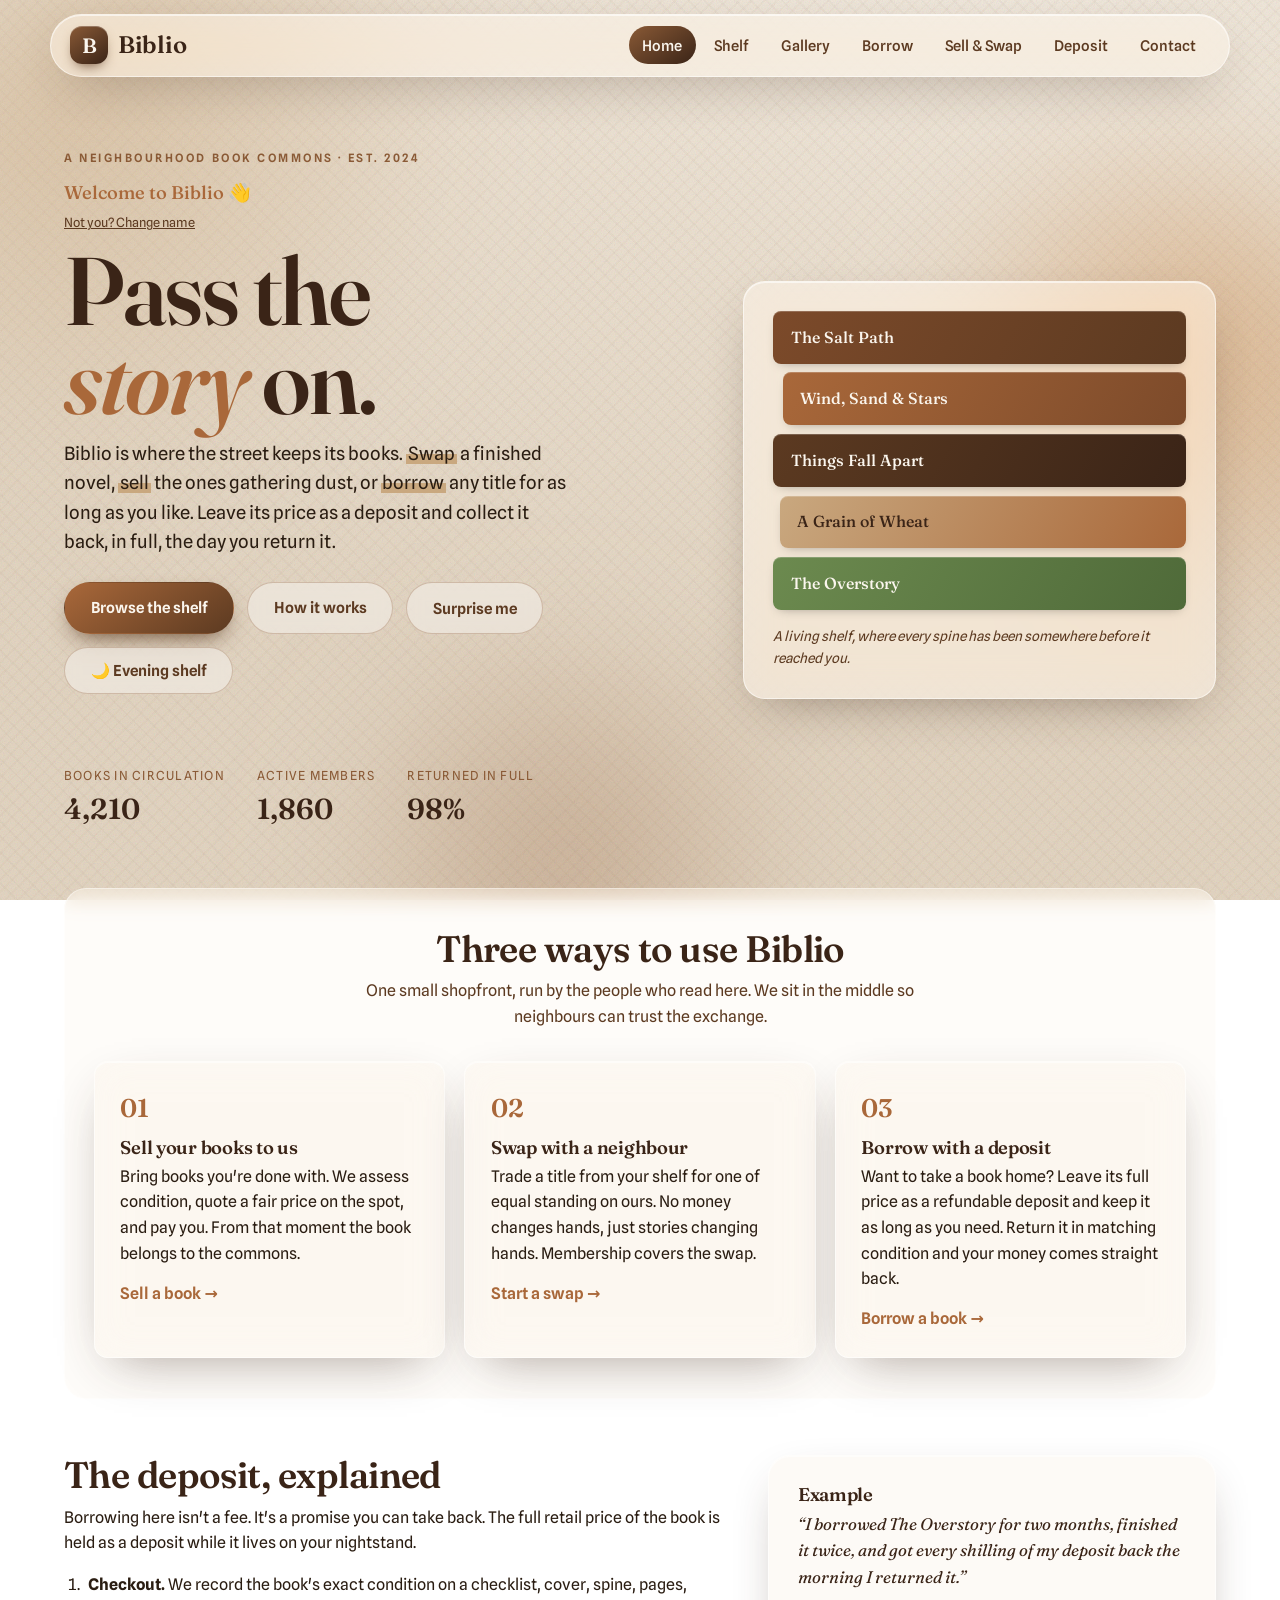
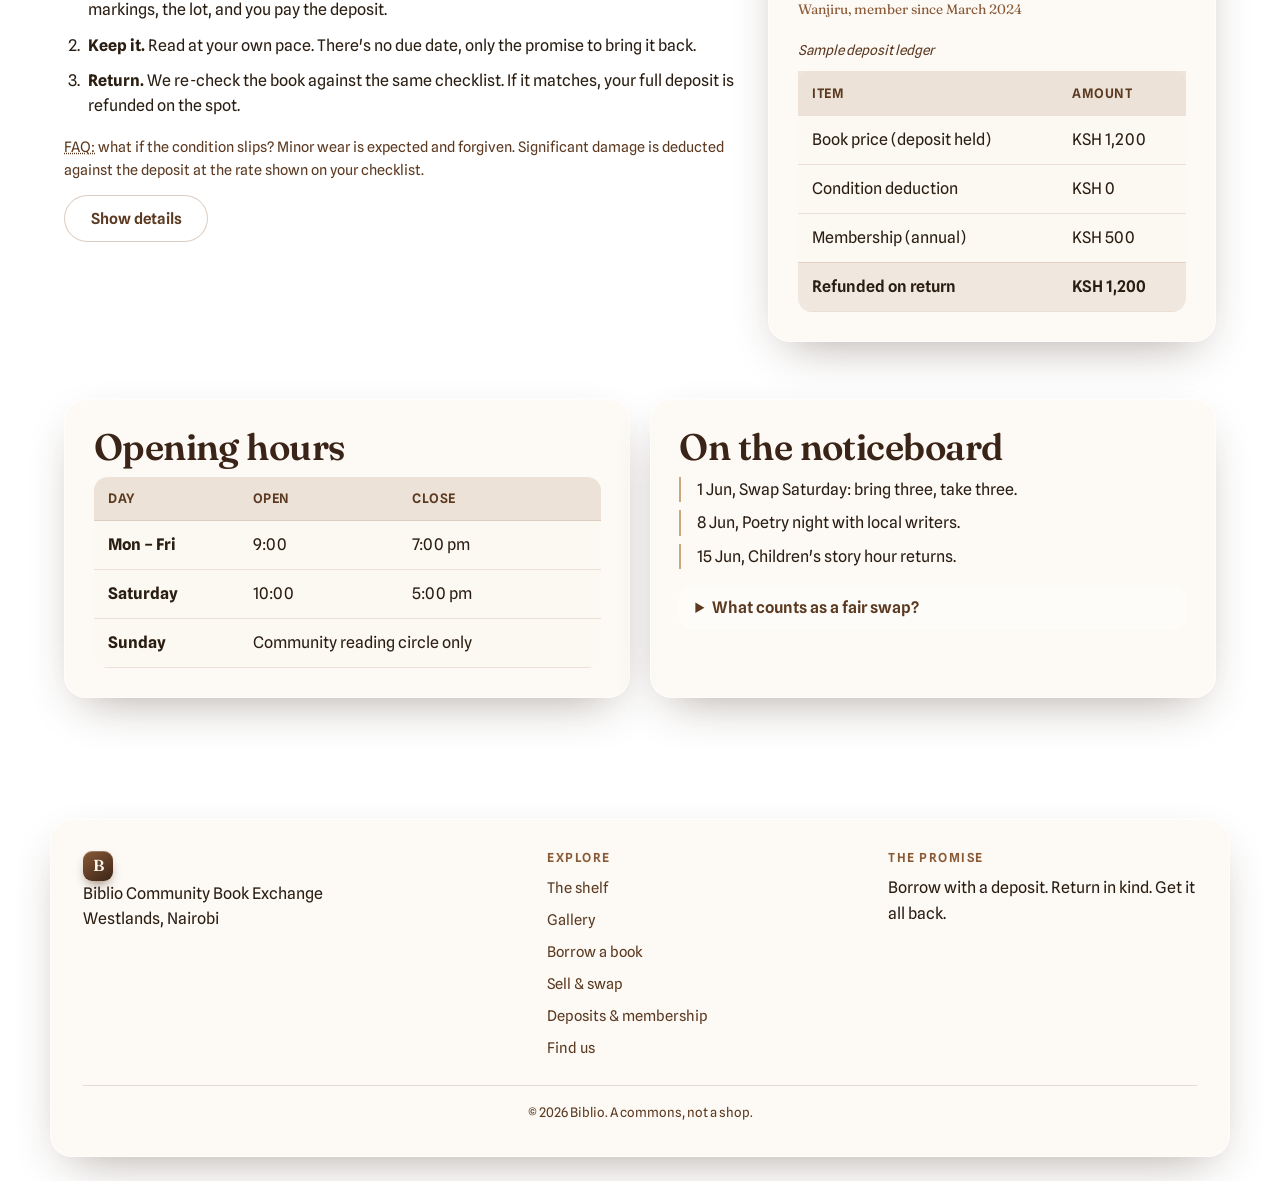
==== commit db99c003: "updated" ====
--- a/index.html
+++ b/index.html
@@ -3,7 +3,7 @@
 <head>
   <meta charset="UTF-8">
   <meta name="viewport" content="width=device-width, initial-scale=1.0">
-  <meta name="description" content="Biblio — a community book exchange where neighbours share, swap, sell and borrow books with a refundable deposit.">
+  <meta name="description" content="Biblio, a community book exchange where neighbours share, swap, sell and borrow books with a refundable deposit.">
   <meta name="author" content="Biblio Community Library">
   <title>Biblio · Community Book Exchange</title>
   <link rel="stylesheet" href="css/style.css">
@@ -46,7 +46,7 @@
         <p class="hero-lede">
           Biblio is where the street keeps its books. <mark>Swap</mark> a finished novel,
           <mark>sell</mark> the ones gathering dust, or <mark>borrow</mark> any title for as long
-          as you like — leave its price as a deposit and collect it back, in full, the day you return it.
+          as you like. Leave its price as a deposit and collect it back, in full, the day you return it.
         </p>
         <div class="hero-actions">
           <a href="listings.html" class="btn btn--solid">Browse the shelf</a>
@@ -70,7 +70,7 @@
           <span class="spine s4">A Grain of Wheat</span>
           <span class="spine s5">The Overstory</span>
         </div>
-        <figcaption>A living shelf — every spine has been somewhere before it reached you.</figcaption>
+        <figcaption>A living shelf, where every spine has been somewhere before it reached you.</figcaption>
       </figure>
     </section>
 
@@ -97,7 +97,7 @@
           <h3>Swap with a neighbour</h3>
           <p>
             Trade a title from your shelf for one of equal standing on ours. No money changes
-            hands — just stories changing hands. Membership covers the swap.
+            hands, just stories changing hands. Membership covers the swap.
           </p>
           <a href="sell.html#swap" class="link-arrow">Start a swap →</a>
         </article>
@@ -119,11 +119,11 @@
       <div class="promise-text">
         <h2>The deposit, explained</h2>
         <p>
-          Borrowing here isn't a fee — it's a promise you can take back. The full retail price of
+          Borrowing here isn't a fee. It's a promise you can take back. The full retail price of
           the book is held as a deposit while it lives on your nightstand.
         </p>
         <ol class="promise-steps">
-          <li><strong>Checkout.</strong> We record the book's exact condition on a checklist — cover, spine, pages, markings, the lot — and you pay the deposit.</li>
+          <li><strong>Checkout.</strong> We record the book's exact condition on a checklist, cover, spine, pages, markings, the lot, and you pay the deposit.</li>
           <li><strong>Keep it.</strong> Read at your own pace. There's no due date, only the promise to bring it back.</li>
           <li><strong>Return.</strong> We re-check the book against the same checklist. If it matches, your full deposit is refunded on the spot.</li>
         </ol>
@@ -134,7 +134,7 @@
         <button type="button" class="btn btn--ghost" data-toggle="deposit-more" data-more="Show details" data-less="Hide details">Show details</button>
         <div id="deposit-more" hidden>
           <p class="promise-note">
-            The condition checklist has eight checks — four outside the book, four inside. On return, each
+            The condition checklist has eight checks, four outside the book and four inside. On return, each
             check is compared against what was recorded at checkout. A full match returns 100% of the deposit;
             each unmatched check carries a small, clearly-listed deduction, and the desk always explains any
             deduction before it's applied.
@@ -147,7 +147,7 @@
         <blockquote>
           “I borrowed <cite>The Overstory</cite> for two months, finished it twice, and got every
           shilling of my deposit back the morning I returned it.”
-          <footer>— Wanjiru, member since <time datetime="2024-03">March 2024</time></footer>
+          <footer>Wanjiru, member since <time datetime="2024-03">March 2024</time></footer>
         </blockquote>
         <table class="mini-table">
           <caption>Sample deposit ledger</caption>
@@ -185,9 +185,9 @@
       <article class="glass info-card">
         <h2>On the noticeboard</h2>
         <ul class="news-list">
-          <li><time datetime="2026-06-01">1 Jun</time> — Swap Saturday: bring three, take three.</li>
-          <li><time datetime="2026-06-08">8 Jun</time> — Poetry night with local writers.</li>
-          <li><time datetime="2026-06-15">15 Jun</time> — Children's story hour returns.</li>
+          <li><time datetime="2026-06-01">1 Jun</time>, Swap Saturday: bring three, take three.</li>
+          <li><time datetime="2026-06-08">8 Jun</time>, Poetry night with local writers.</li>
+          <li><time datetime="2026-06-15">15 Jun</time>, Children's story hour returns.</li>
         </ul>
         <details>
           <summary>What counts as a fair swap?</summary>
